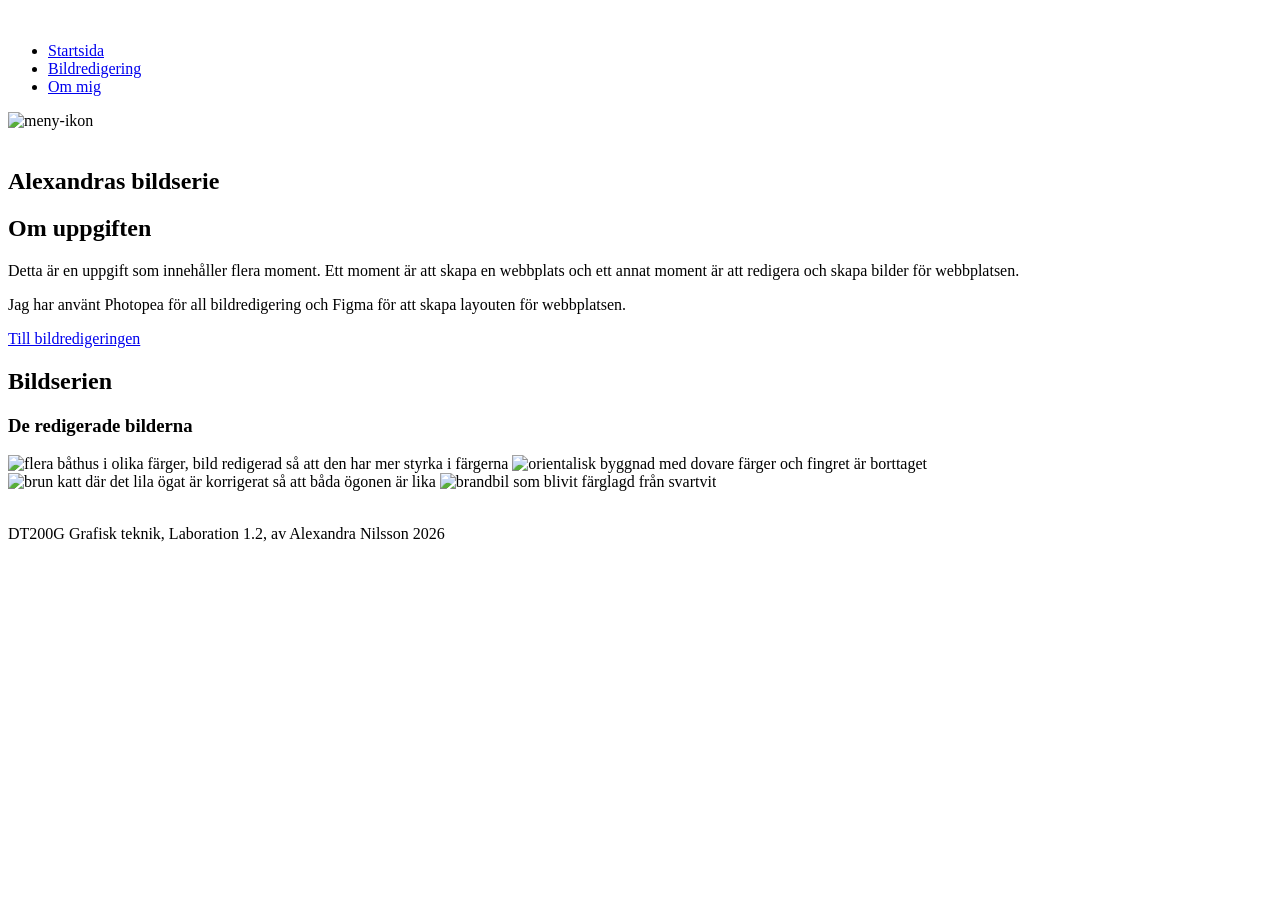
==== index.html @ 1ae35574 "lagt til normalize.css, börjat implementera picture-element" ====
<!DOCTYPE html>
<html lang="sv">
<head>
    <meta charset="UTF-8">
    <meta name="viewport" content="width=device-width, initial-scale=1.0">
    <link rel="stylesheet" href="css/style.css">
    <title>DT200G Laboration 1.2</title>
    <script src="JS/main.js" defer></script>
    <link rel="preconnect" href="https://fonts.googleapis.com">
    <link rel="preconnect" href="https://fonts.gstatic.com" crossorigin>
    <link href="https://fonts.googleapis.com/css2?family=DM+Sans:ital,opsz,wght@0,9..40,100..1000;1,9..40,100..1000&display=swap" rel="stylesheet">
    <link rel="icon" type="image/png" sizes="32x32" href="images/favicon-32x32.png">
    <link rel="icon" type="image/x-icon" href="images/favicon.ico">
</head>
<body>
        <!-- strukturerar hela sidan (header/main/footer) -->
    <div id="page-container">
        <!-- Header -->
        <header>
            <!-- logotypen -->
            <a href="index.html"><img src="images/logo.svg" alt="" id="logotyp" class="relative"></a>

            <!-- nav-lista som döljs i mobilvy -->
            <nav>
                <ul id="nav-ul">
                    <li class="nav-list"><a href="index.html">Startsida</a></li>
                    <li class="nav-list"><a href="bildredigering.html">Bildredigering</a></li>
                    <li class="nav-list"><a href="om-mig.html">Om mig</a></li>
                </ul>
            </nav>
            <!-- hamburgermenyn -->
            <a id="burger-menu"><img src="images/burgermenu-black.svg" alt="meny-ikon"></a>

        </header>

        <!-- Main -->
        <main>
                      
            <section class="page-section" id="hero-section">
                <img src="images/header.png" alt="" id="hero">

                <h1 class="uppercase-heading">Alexandras bildserie</h1>

                <h2>Om uppgiften</h2>

                <p>Detta är en uppgift som innehåller flera moment. Ett moment är att skapa en webbplats och ett annat moment är att redigera och skapa bilder för webbplatsen.</p>

                <p>Jag har använt Photopea för all bildredigering och Figma för att skapa layouten för webbplatsen.</p>

                <a href="bildredigering.html" class="page-links">Till bildredigeringen<img src="images/arrow.svg" alt="">
                </a> 
            </section>
            
            <section class="page-section">

                <h2 class="uppercase-heading">Bildserien</h2>
                <h3>De redigerade bilderna</h3>
                <div class="index-img-container">
                    <picture>
                        <source 
                        srceset="images/bildserie001-redigerad-400.avif 400w, 
                                images/bildserie001-redigerad-800.avif 800w, 
                                images/bildserie001-redigerad-1600.avif 1600w"
                        type="image/avif">
                        <img src="images/bildserie001-redigerad.jpg" alt="flera båthus i olika färger, bild redigerad så att den har mer styrka i färgerna"  class="startpage-images">
                    </picture>
                    <img src="images/bildserie002-redigerad.jpg" alt="orientalisk byggnad med dovare färger och fingret är borttaget" class="startpage-images"> 
                    <img src="images/bildserie003-redigerad.jpg" alt="brun katt där det lila ögat är korrigerat så att båda ögonen är lika" class="startpage-images">
                    <img src="images/bildserie004-redigerad.jpg" alt="brandbil som blivit färglagd från svartvit" class="startpage-images">
                </div>
            </section>

        </main>

        <!-- Footer -->
      <footer>
            <a href="index.html" ><img src="images/logo.svg" alt="" id="footer-logo"></a>    
            <p>DT200G Grafisk teknik, Laboration 1.2, av Alexandra Nilsson 2026</p>
        </footer>

    </div>
</body>
</html>
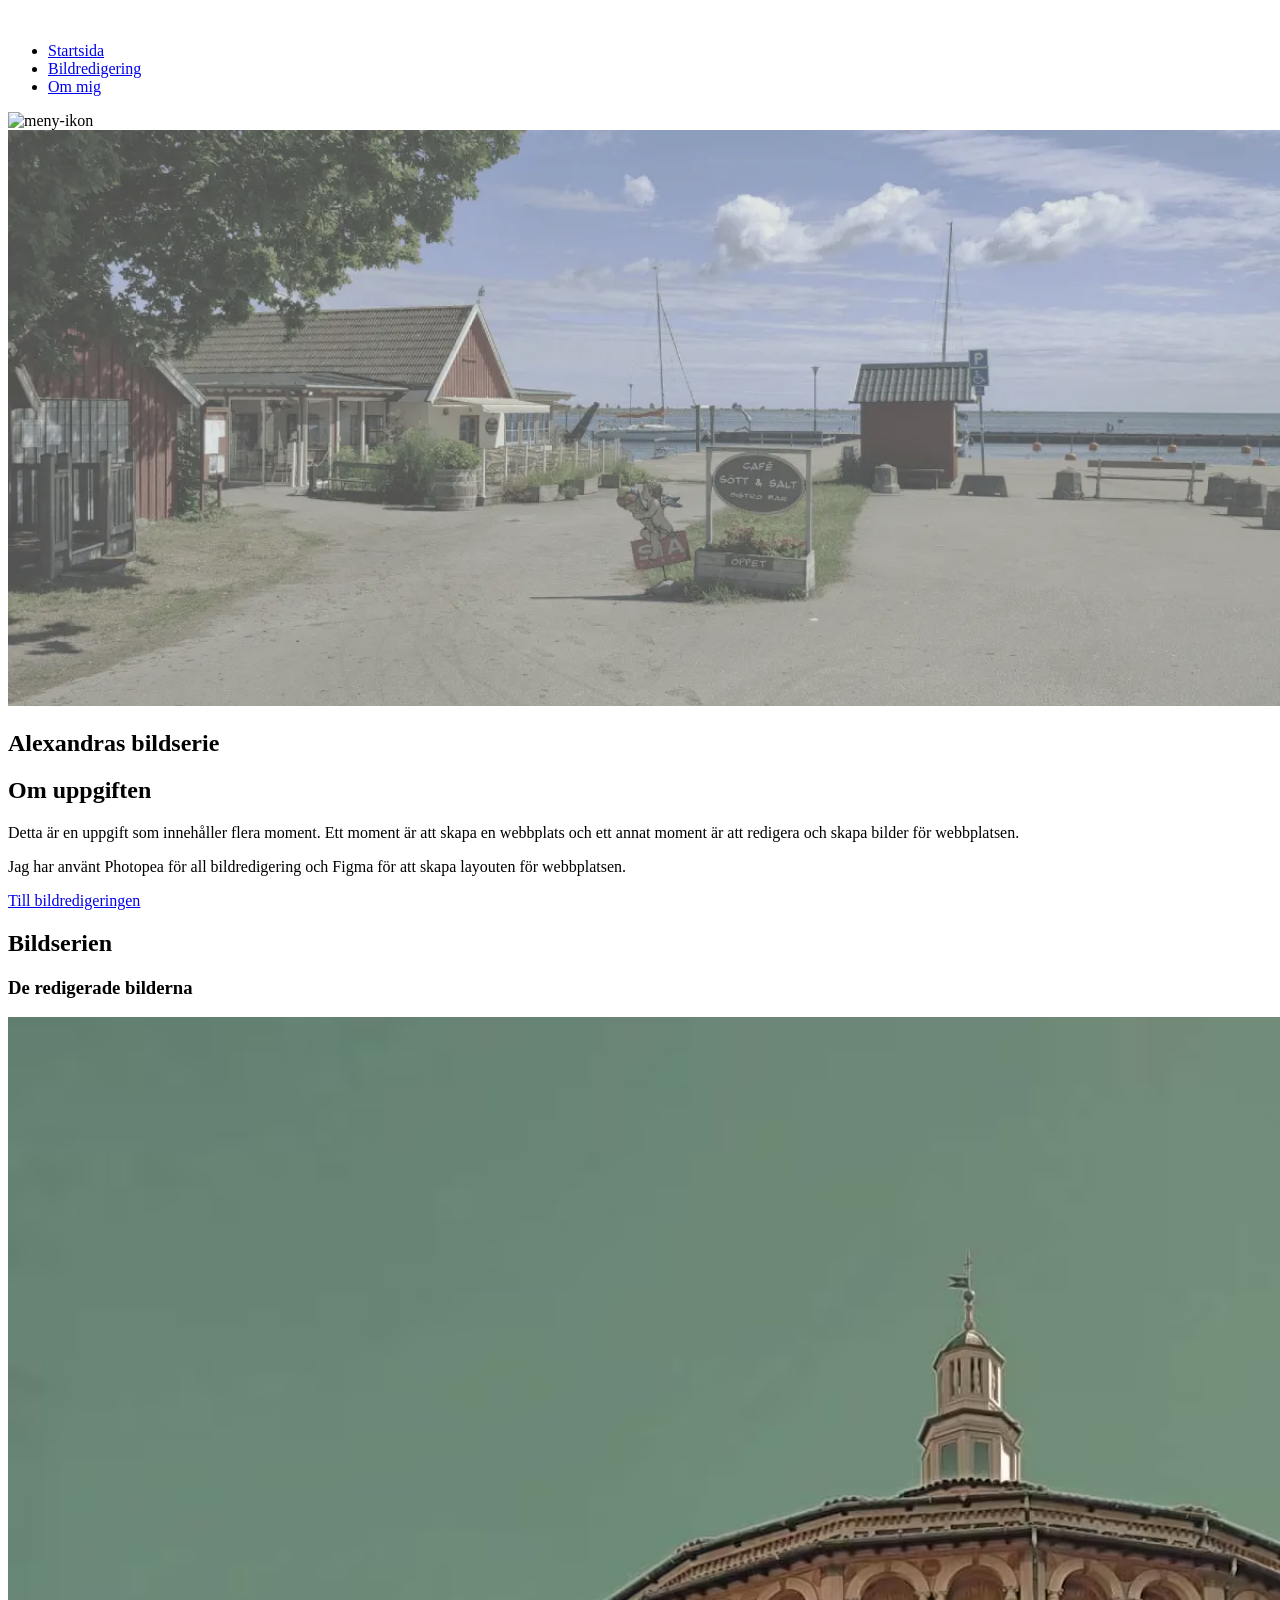
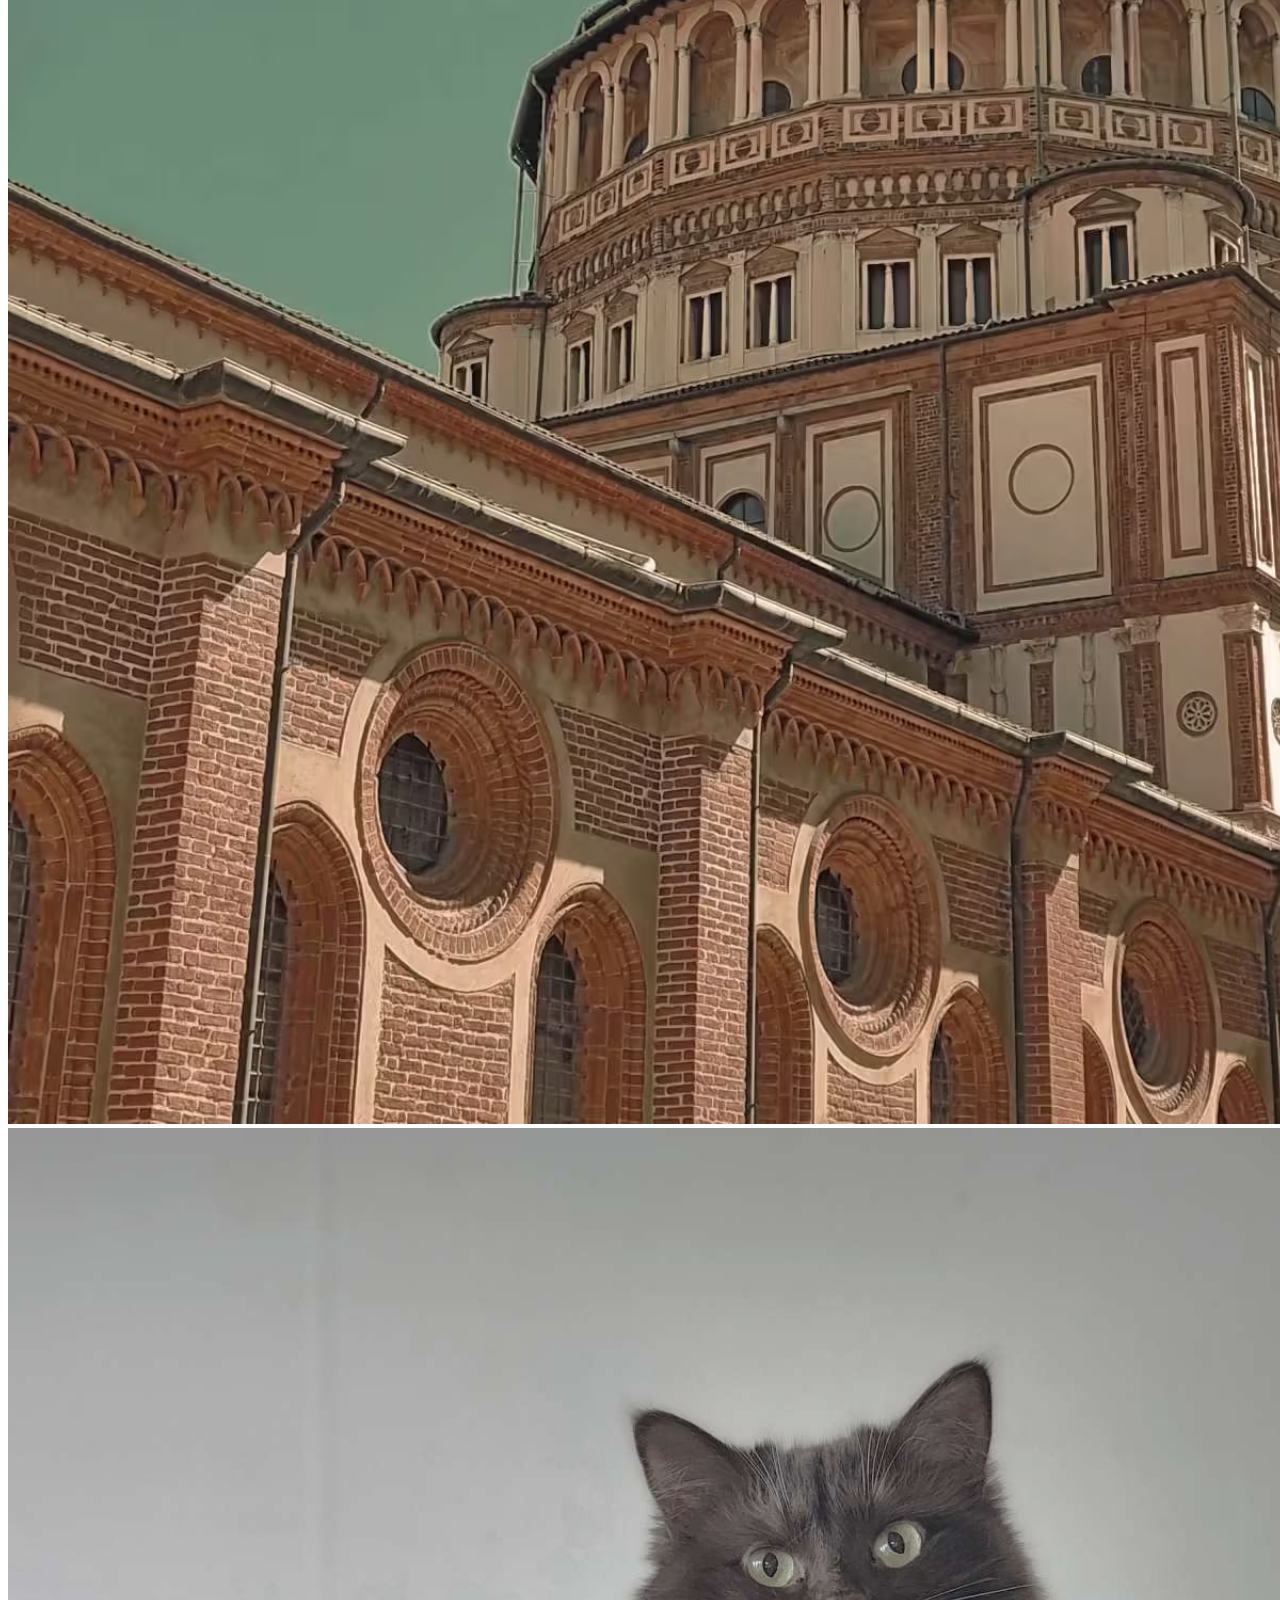
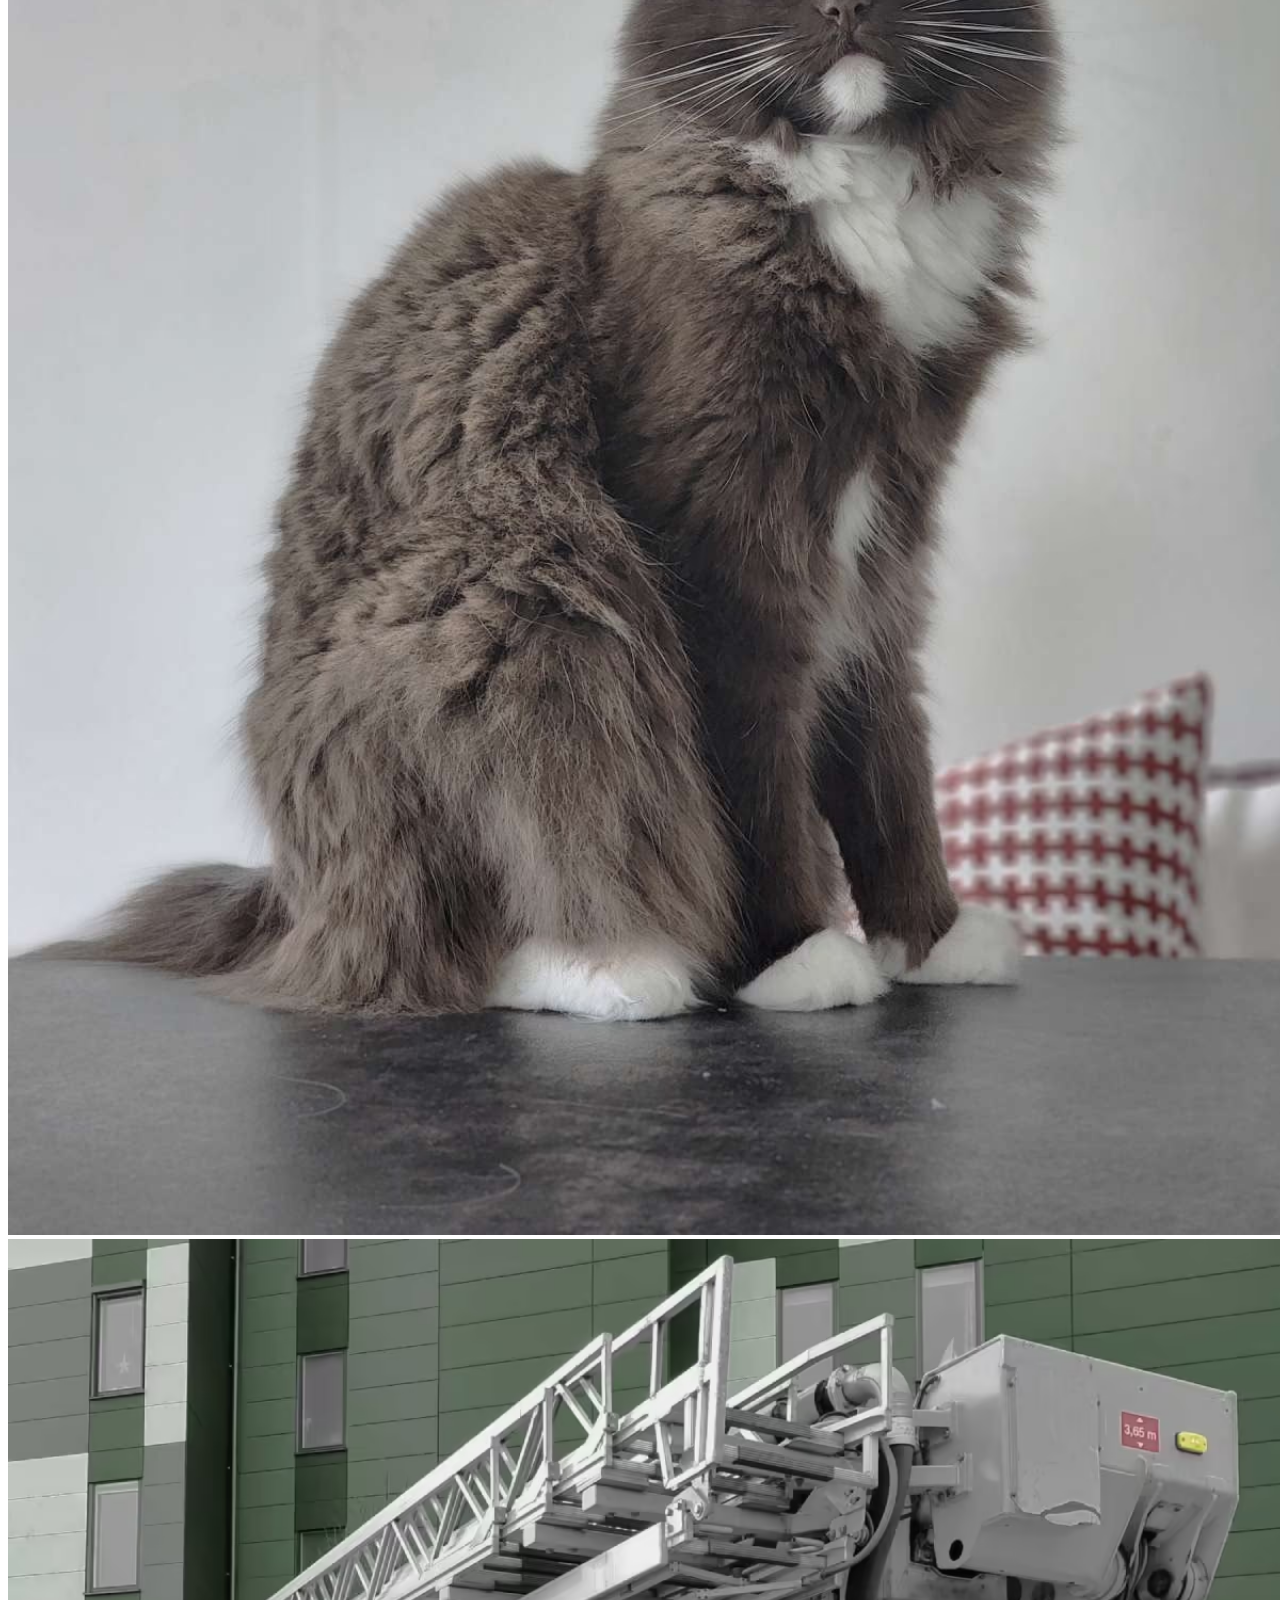
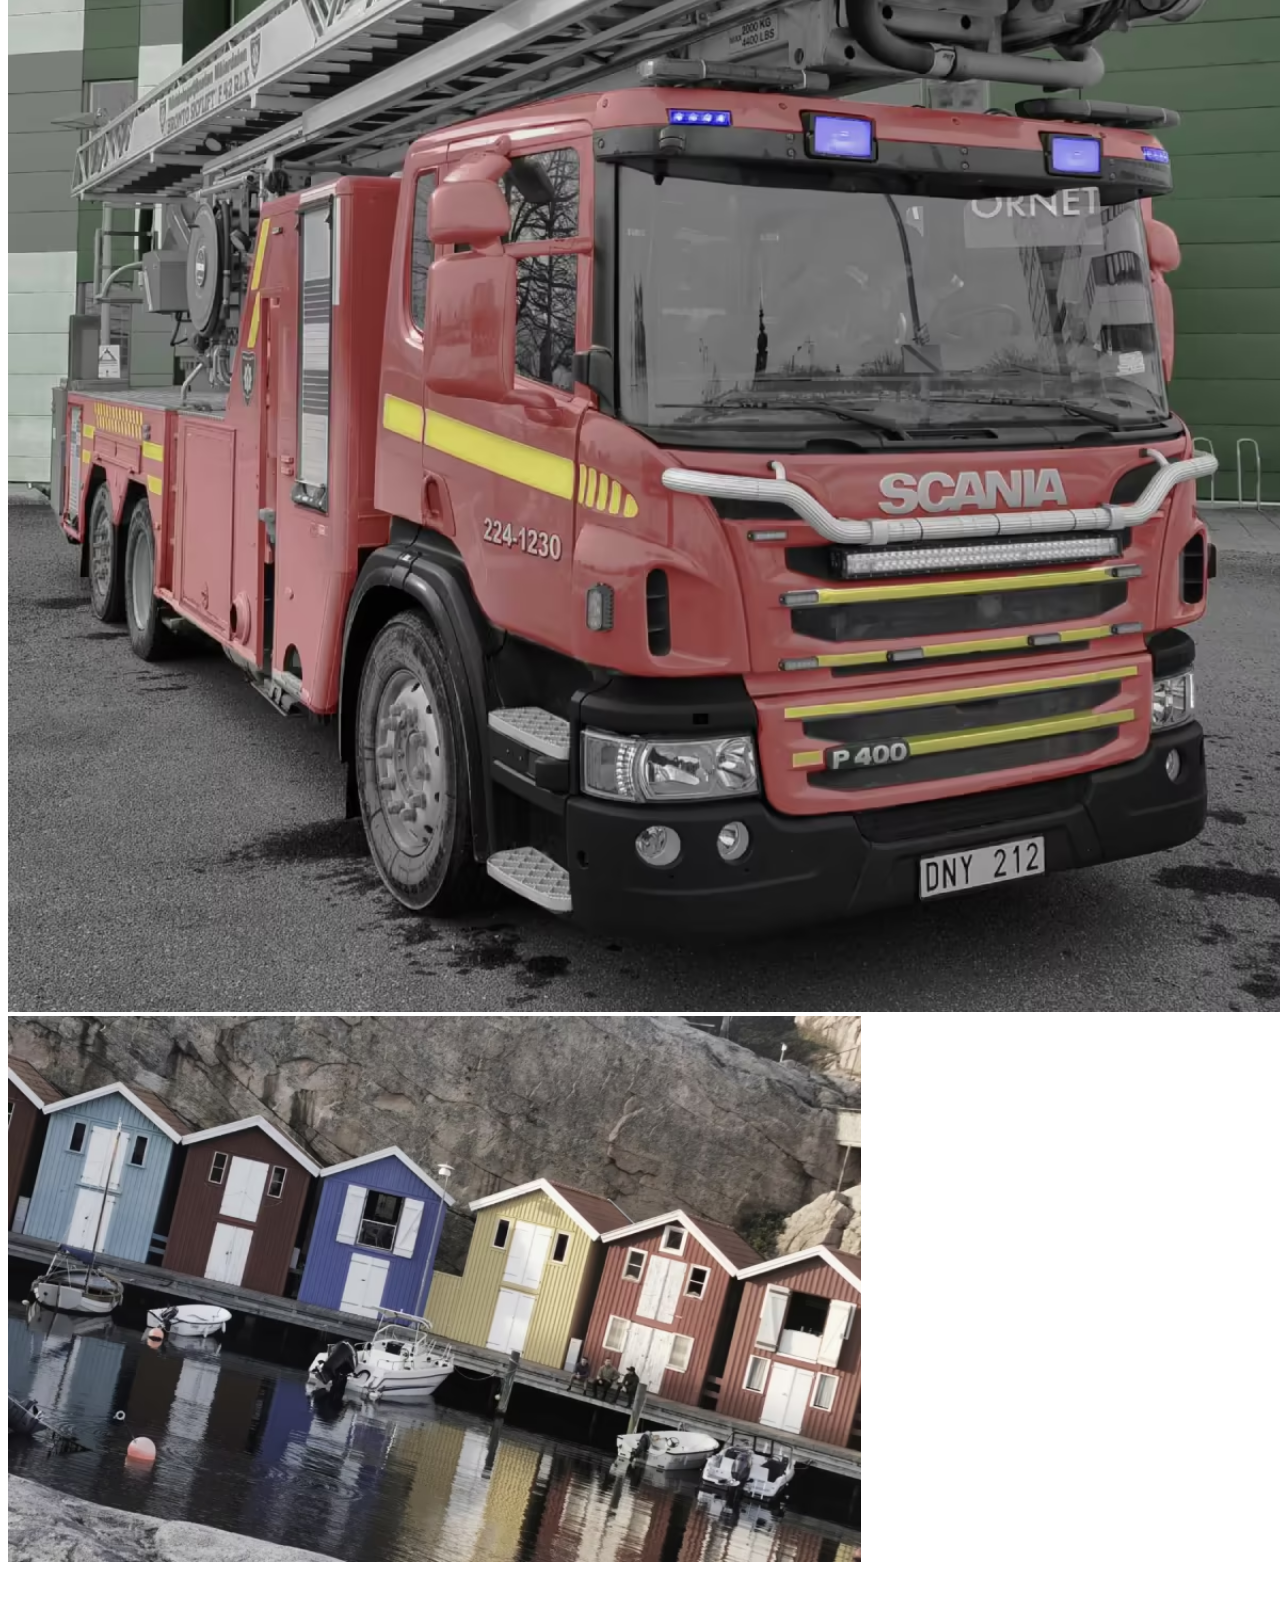
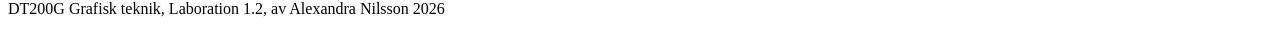
==== commit 5bd8048b: "lagt in bilder i fler storlekar och format, lagt in picture-element på alla bilder" ====
--- a/index.html
+++ b/index.html
@@ -37,7 +37,14 @@
         <main>
                       
             <section class="page-section" id="hero-section">
-                <img src="images/header.png" alt="" id="hero">
+                <picture>
+                        <source type="image/webp"
+                            srcset="images/header-400.webp 400w, 
+                                images/header-800.webp 800w, 
+                                images/header-1200.webp 1200w">
+                        <img src="images/header.png" alt="" id="hero">
+                    </picture>
+                
 
                 <h1 class="uppercase-heading">Alexandras bildserie</h1>
 
@@ -57,16 +64,37 @@
                 <h3>De redigerade bilderna</h3>
                 <div class="index-img-container">
                     <picture>
-                        <source 
-                        srceset="images/bildserie001-redigerad-400.avif 400w, 
+                        <source type="image/avif"
+                            srcset="images/bildserie002-redigerad-400.avif 400w, 
+                                images/bildserie002-redigerad-800.avif 800w, 
+                                images/bildserie002-redigerad-1200.avif 1200w">
+                        <img src="images/bildserie002-redigerad.jpg" alt="orientalisk byggnad med dovare färger och fingret är borttaget" class="startpage-images"> 
+                    </picture>
+                    
+                    <picture>
+                        <source type="image/avif"
+                            srcset="images/bildserie003-redigerad-400.avif 400w, 
+                                images/bildserie003-redigerad-800.avif 800w, 
+                                images/bildserie003-redigerad-1200.avif 1200w">
+                        <img src="images/bildserie003-redigerad.jpg" alt="brun katt där det lila ögat är korrigerat så att båda ögonen är lika" class="startpage-images">
+                    </picture>
+                    
+                    <picture>
+                        <source type="image/avif"
+                            srcset="images/bildserie004-redigerad-400.avif 400w, 
+                                images/bildserie004-redigerad-800.avif 800w, 
+                                images/bildserie004-redigerad-1200.avif 1200w">
+                        <img src="images/bildserie004-redigerad.jpg" alt="brandbil som blivit färglagd från svartvit" class="startpage-images">
+                    </picture>
+
+                    <picture>
+                        <source type="image/avif"
+                            srcset="images/bildserie001-redigerad-400.avif 400w, 
                                 images/bildserie001-redigerad-800.avif 800w, 
-                                images/bildserie001-redigerad-1600.avif 1600w"
-                        type="image/avif">
+                                images/bildserie001-redigerad-1200.avif 1200w">
                         <img src="images/bildserie001-redigerad.jpg" alt="flera båthus i olika färger, bild redigerad så att den har mer styrka i färgerna"  class="startpage-images">
                     </picture>
-                    <img src="images/bildserie002-redigerad.jpg" alt="orientalisk byggnad med dovare färger och fingret är borttaget" class="startpage-images"> 
-                    <img src="images/bildserie003-redigerad.jpg" alt="brun katt där det lila ögat är korrigerat så att båda ögonen är lika" class="startpage-images">
-                    <img src="images/bildserie004-redigerad.jpg" alt="brandbil som blivit färglagd från svartvit" class="startpage-images">
+                    
                 </div>
             </section>
 
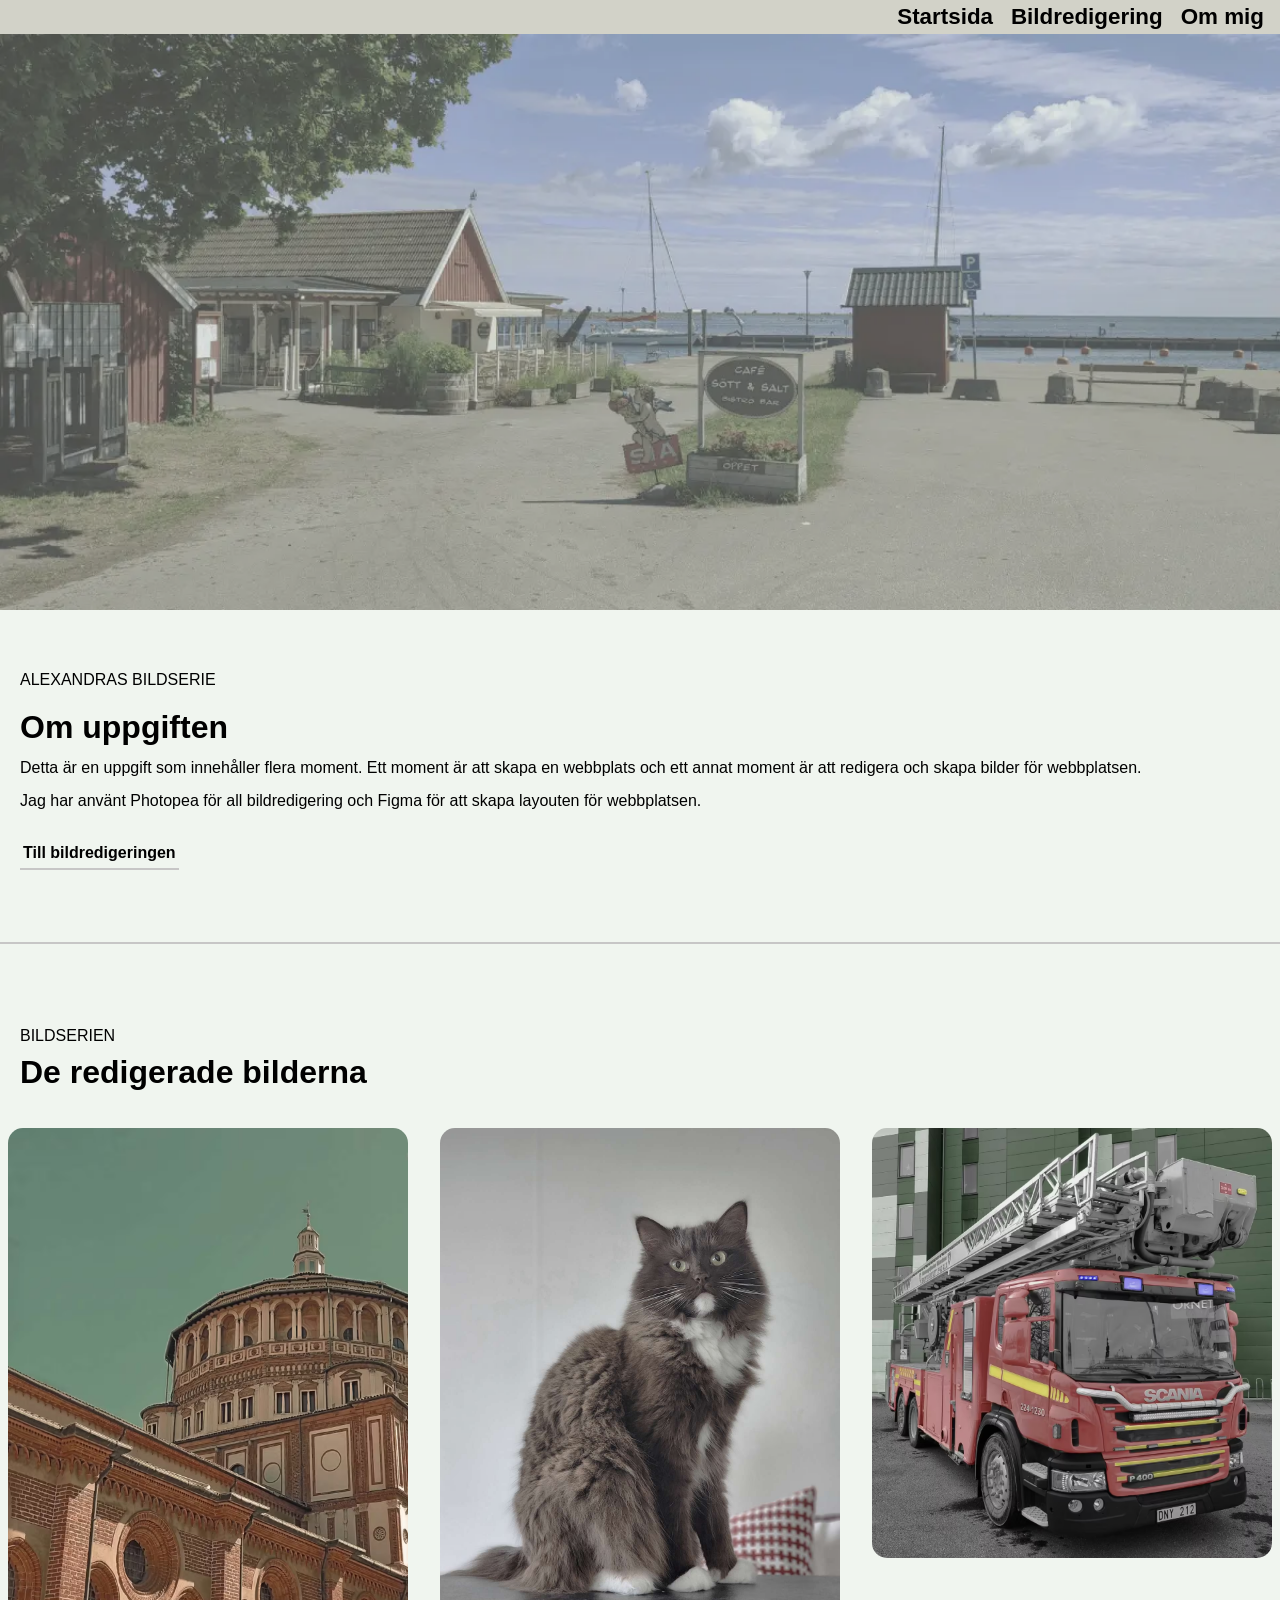
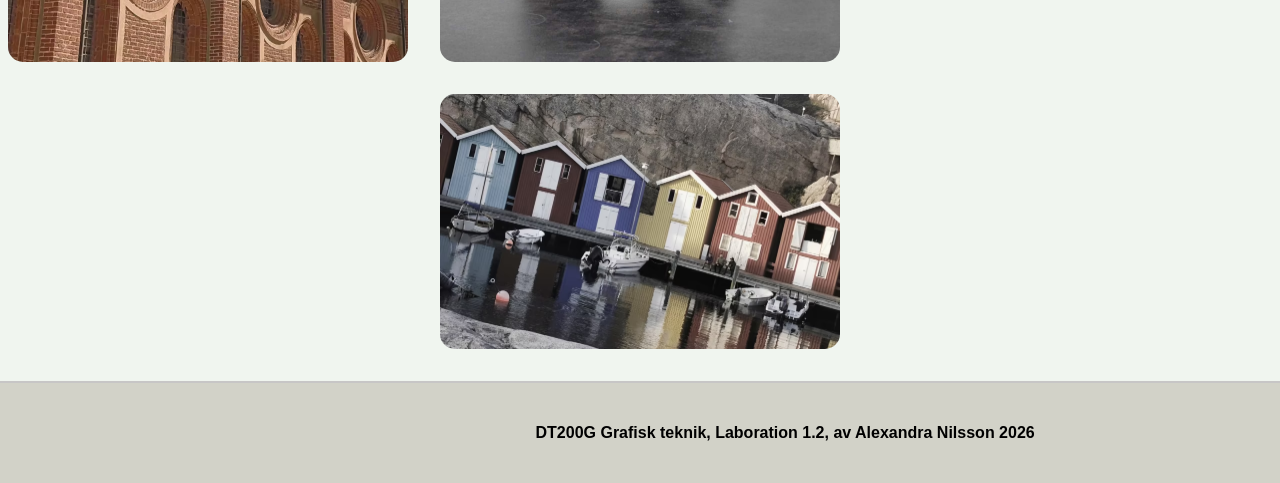
==== commit 3a24f9c9: "fler storlekar av jpg" ====
--- a/index.html
+++ b/index.html
@@ -3,6 +3,7 @@
 <head>
     <meta charset="UTF-8">
     <meta name="viewport" content="width=device-width, initial-scale=1.0">
+    <link rel="stylesheet" href="css/normalize.css">
     <link rel="stylesheet" href="css/style.css">
     <title>DT200G Laboration 1.2</title>
     <script src="JS/main.js" defer></script>
@@ -68,7 +69,11 @@
                             srcset="images/bildserie002-redigerad-400.avif 400w, 
                                 images/bildserie002-redigerad-800.avif 800w, 
                                 images/bildserie002-redigerad-1200.avif 1200w">
-                        <img src="images/bildserie002-redigerad.jpg" alt="orientalisk byggnad med dovare färger och fingret är borttaget" class="startpage-images"> 
+                            <img src="images/bildserie002-redigerad-400.jpg" 
+                                srcset="images/bildserie002-redigerad-800.jpg 800w,
+                                    images/bildserie002-redigerad-1200.jpg 1200w"
+                            alt="orientalisk byggnad med dovare färger och fingret är borttaget" 
+                            class="startpage-images"> 
                     </picture>
                     
                     <picture>
@@ -76,7 +81,11 @@
                             srcset="images/bildserie003-redigerad-400.avif 400w, 
                                 images/bildserie003-redigerad-800.avif 800w, 
                                 images/bildserie003-redigerad-1200.avif 1200w">
-                        <img src="images/bildserie003-redigerad.jpg" alt="brun katt där det lila ögat är korrigerat så att båda ögonen är lika" class="startpage-images">
+                        <img src="images/bildserie003-redigerad-400.jpg" 
+                            srcset="images/bildserie003-redigerad-800.jpg 800w,
+                                images/bildserie003-redigerad-1200.jpg 1200w"
+                            alt="brun katt där det lila ögat är korrigerat så att båda ögonen är lika" 
+                            class="startpage-images">
                     </picture>
                     
                     <picture>
--- a/css/style.css
+++ b/css/style.css
@@ -0,0 +1,252 @@
+/* ==================
+  GENERELLT FÖR HELA SIDAN
+===================== */
+*{
+    box-sizing: border-box;
+    padding: 0;
+    margin: 0;
+}
+
+:root {
+    --bg-color: #f0f5ef;
+    --accent-color-1: #d2d2c8;
+    --accent-color-2: #E0E2D7;
+    --accent-color-3: #eff1e6;
+    --accent-color-dark: #c7c6c6;
+}
+
+body {
+    color: black;
+    font-family: 'DM Sans', sans-serif;
+    font-size: 1rem;
+    line-height: 1.5;
+    background-color: var(--bg-color);
+}  
+
+/* ==================
+  STORA GRUPPERINGAR
+===================== */
+
+/* Strukturerar hela sidan med flexbox */
+#page-container {
+    display: flex;
+    flex-direction: column;
+    min-height: 100vh; /* gör att hela skärmen täcks på höjden */
+}
+
+header {
+    display: flex;
+    background-color: var(--accent-color-1);
+    justify-content: space-between;
+    align-items: center;
+    padding: 0em 1.2em 0em 0.5em;
+    position: sticky; /* påminn om hur man fäster den högst upp */
+}
+
+main {
+    display: flex;
+    flex-direction: column;
+    /* gör att det är som "dras ut" för att fylla skärmen */
+    flex: 1;
+    background-color: var(--bg-color);
+}
+
+footer {
+    display: flex;
+    background-color: var(--accent-color-1);
+    font-weight: 600;
+    min-height: 100px;
+    justify-content: space-evenly;
+    align-items: center;
+}
+
+h1, h2, h3, h4, h5, h6 {
+    font-size: 2em;
+    padding: 0 20px 0em 20px;
+}
+
+p {
+    padding: 0.3em 20px;
+}
+
+/* gör att bilderna aldrig blir större än parent-elementet och "block" att det inte blir "extra" space på sidorna/under */
+img {
+    display: block;
+    max-width: 100%;
+    height: auto; 
+}
+
+
+/* ==================
+  KLASSER OCH ID
+===================== */
+
+#nav-ul {
+    list-style-type: none;
+    display: none;
+    flex-direction: column;
+    /* Positionering under headernhelt till höger i utfällt läge */
+    position: absolute;
+    top: 100%;
+    left: 0;
+    width: 100%;
+    background-color: var(--accent-color-1);
+    z-index: 1;
+    align-items: start;
+    padding: 0.4em 1em 0.4em 1em;
+    font-size: 1.4em;
+}
+
+/* när menyn är öppen */
+#nav-ul.is-open {
+    display: flex; 
+    /* Skapar en linje mellan headern och den utfällda menyn */
+    border-top: 3px solid var(--accent-color-dark);
+}
+
+#logotyp{
+    height: 100%;
+    max-height: 120px;
+}
+
+#footer-logo{
+    height: 100%;
+    max-height: 120px;
+    min-width: 65px;
+    padding-left: 10px;
+}
+
+.uppercase-heading {
+    font-size: 1em;
+    font-weight: 500;
+    text-transform: uppercase;
+    padding: 3em 20px 0 20px;
+}
+
+header a, footer a {
+    color: black;
+    text-decoration: none;
+    font-weight: 600;
+}
+
+#burger-menu {
+    display: block;
+    position: absolute;
+    right: 1.5em;
+}
+
+#hero {
+    width: 100%;
+    max-height: 400px;
+    object-fit: cover;
+}
+
+#hero-section {
+    padding-top: 0;
+}
+
+.project-images {
+    /* anger hur bilderna organiseras/visas */
+    display: flex;
+    flex-direction: column;
+    gap: 1em;
+    padding: 1em 1em 2em 1em;
+}
+
+.startpage-images {
+    border-radius: 15px;
+    max-width: 400px;
+    object-fit: cover;
+}
+
+ .page-section {
+    border-bottom: 2px solid var(--accent-color-dark);
+    padding-top: 2em;
+    padding-bottom: 2em;
+ }
+
+.project-images {
+    display: grid;
+    grid-template-columns: 1fr 1fr;
+}
+
+.index-img-container {
+    display: flex;
+    flex-direction: row;
+    flex-wrap: wrap;
+    gap: 2em;
+    justify-content: center;
+    padding-top: 2em;
+}
+
+.index-img-container img {
+    object-fit: cover;
+}
+
+ .page-links {
+    /* behövs för att pilen ska hamna på samma rad som länk-texten */
+    display: inline-flex; 
+    color: black;
+    font-weight: 600;
+    padding: 3px;
+    margin: 20px 20px 40px 20px;
+    text-decoration: none;
+    border-bottom: 2px solid var(--accent-color-dark);
+ }
+
+ .page-links img {
+  /* behövs för att pilen ska hamna på samma rad som länk-texten */
+    display: inline-block;
+ }
+
+ .direction-row {
+    display: flex;
+    flex-direction: row;
+    justify-content: center;
+    align-items: center;
+    gap: 2em;
+    padding: 2em;
+ }
+
+ #portrait {
+    min-width: 200px;
+ }
+
+
+ @media (min-width: 850px) {
+    header {
+        align-items: center;
+        flex-wrap: wrap;
+        justify-content: space-between;
+        padding-right: 1em;
+        padding-left: 1em;
+    }
+
+    #nav-ul {
+        display: flex;
+        flex-direction: row;
+        gap: 0.8em;
+        position: relative;
+        padding: 0;
+        box-shadow: none;
+    }
+
+    #burger-menu {
+        display: none;
+    }
+
+    #logotyp {
+        max-height: 150px;
+    }
+
+    #footer-logo{
+        max-height: 100px;
+    }
+
+    #hero {
+        max-height: 600px;
+    }
+
+}
+
+
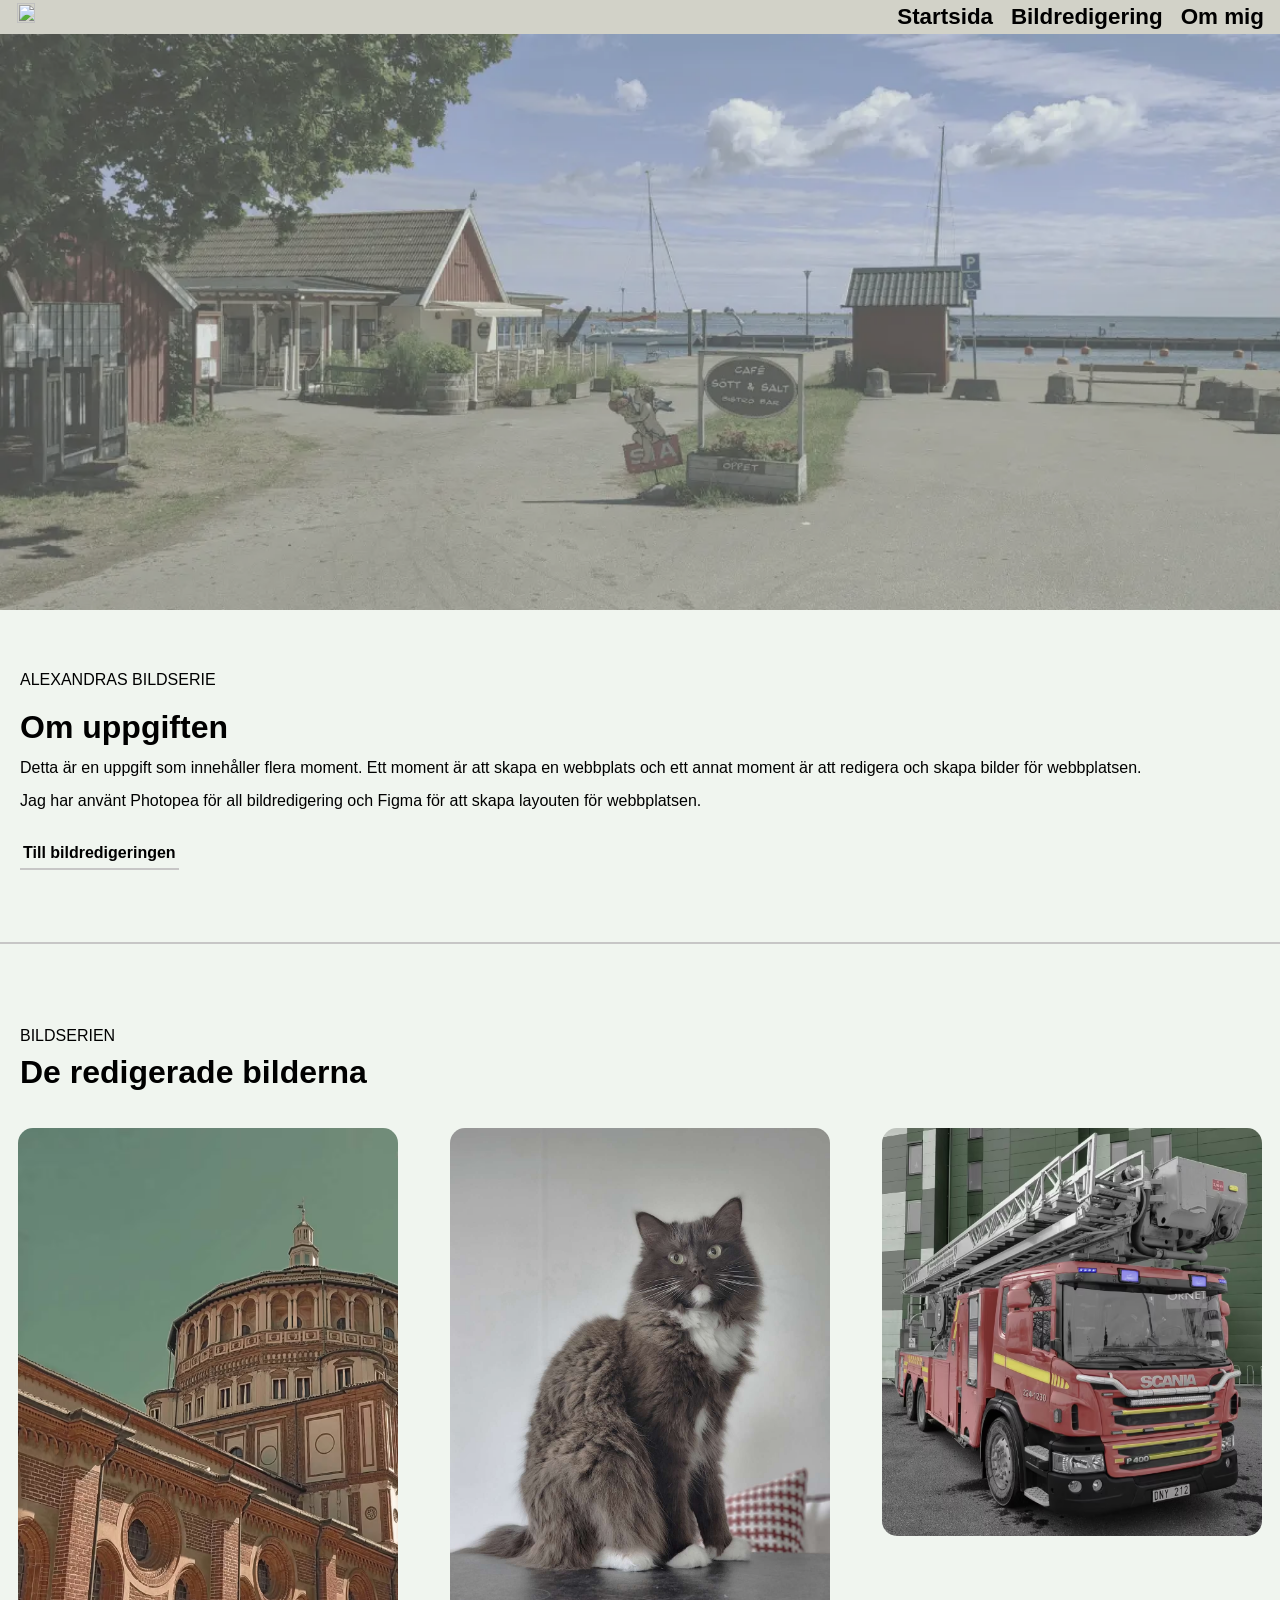
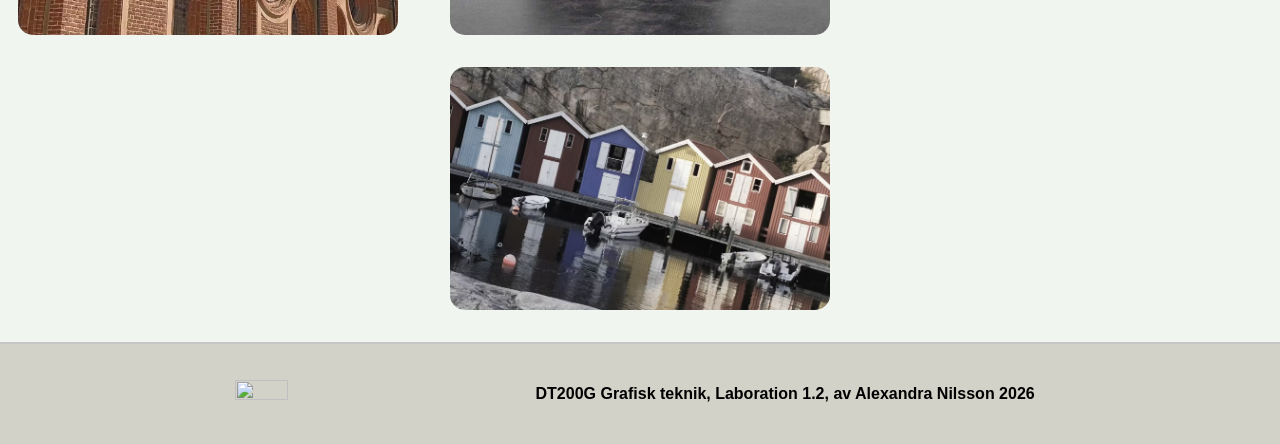
==== commit 465516f4: "lagt in fler storlekar i picture-element på bildredigeringssidan" ====
--- a/index.html
+++ b/index.html
@@ -5,8 +5,8 @@
     <meta name="viewport" content="width=device-width, initial-scale=1.0">
     <link rel="stylesheet" href="css/normalize.css">
     <link rel="stylesheet" href="css/style.css">
-    <title>DT200G Laboration 1.2</title>
-    <script src="JS/main.js" defer></script>
+    <title>DT200G Laboration 2</title>
+    <script src="js/main.js" defer></script>
     <link rel="preconnect" href="https://fonts.googleapis.com">
     <link rel="preconnect" href="https://fonts.gstatic.com" crossorigin>
     <link href="https://fonts.googleapis.com/css2?family=DM+Sans:ital,opsz,wght@0,9..40,100..1000;1,9..40,100..1000&display=swap" rel="stylesheet">
@@ -69,11 +69,13 @@
                             srcset="images/bildserie002-redigerad-400.avif 400w, 
                                 images/bildserie002-redigerad-800.avif 800w, 
                                 images/bildserie002-redigerad-1200.avif 1200w">
-                            <img src="images/bildserie002-redigerad-400.jpg" 
-                                srcset="images/bildserie002-redigerad-800.jpg 800w,
-                                    images/bildserie002-redigerad-1200.jpg 1200w"
-                            alt="orientalisk byggnad med dovare färger och fingret är borttaget" 
-                            class="startpage-images"> 
+                            <img    src="images/bildserie002-redigerad-400.jpg" 
+                                    alt="orientalisk byggnad med dovare färger och fingret är borttaget" 
+                                    class="startpage-images"
+                                    width="400" height="533"
+                                    loading="lazy"
+                                    srcset="images/bildserie002-redigerad-800.jpg 800w,
+                                            images/bildserie002-redigerad-1200.jpg 1200w"> 
                     </picture>
                     
                     <picture>
@@ -81,11 +83,13 @@
                             srcset="images/bildserie003-redigerad-400.avif 400w, 
                                 images/bildserie003-redigerad-800.avif 800w, 
                                 images/bildserie003-redigerad-1200.avif 1200w">
-                        <img src="images/bildserie003-redigerad-400.jpg" 
-                            srcset="images/bildserie003-redigerad-800.jpg 800w,
-                                images/bildserie003-redigerad-1200.jpg 1200w"
-                            alt="brun katt där det lila ögat är korrigerat så att båda ögonen är lika" 
-                            class="startpage-images">
+                            <img    src="images/bildserie003-redigerad-400.jpg" 
+                                    alt="brun katt där det lila ögat är korrigerat så att båda ögonen är lika"  
+                                    loading="lazy"
+                                    class="startpage-images"
+                                    width="400" height="533"
+                                    srcset="images/bildserie003-redigerad-800.jpg 800w,
+                                            images/bildserie003-redigerad-1200.jpg 1200w"> 
                     </picture>
                     
                     <picture>
@@ -93,7 +97,13 @@
                             srcset="images/bildserie004-redigerad-400.avif 400w, 
                                 images/bildserie004-redigerad-800.avif 800w, 
                                 images/bildserie004-redigerad-1200.avif 1200w">
-                        <img src="images/bildserie004-redigerad.jpg" alt="brandbil som blivit färglagd från svartvit" class="startpage-images">
+                            <img    src="images/bildserie004-redigerad-400.jpg" 
+                                    alt="brandbil som blivit färglagd från svartvit" 
+                                    class="startpage-images"
+                                    width="400" height="429"
+                                    loading="lazy"
+                                    srcset="images/bildserie004-redigerad-800.jpg 800w,
+                                            images/bildserie004-redigerad-1200.jpg 1200w"> 
                     </picture>
 
                     <picture>
@@ -101,7 +111,13 @@
                             srcset="images/bildserie001-redigerad-400.avif 400w, 
                                 images/bildserie001-redigerad-800.avif 800w, 
                                 images/bildserie001-redigerad-1200.avif 1200w">
-                        <img src="images/bildserie001-redigerad.jpg" alt="flera båthus i olika färger, bild redigerad så att den har mer styrka i färgerna"  class="startpage-images">
+                            <img    src="images/bildserie001-redigerad-400.jpg" 
+                                    alt="flera båthus i olika färger, bild redigerad så att den har mer styrka i färgerna"  
+                                    class="startpage-images"
+                                    width="400" height="256"
+                                    loading="lazy"
+                                    srcset="images/bildserie001-redigerad-800.jpg 800w,
+                                            images/bildserie001-redigerad-1200.jpg 1200w">
                     </picture>
                     
                 </div>
--- a/css/style.css
+++ b/css/style.css
@@ -72,8 +72,9 @@
 /* gör att bilderna aldrig blir större än parent-elementet och "block" att det inte blir "extra" space på sidorna/under */
 img {
     display: block;
-    max-width: 100%;
+    width: 95%;
     height: auto; 
+    margin: auto;
 }
 
 
@@ -145,14 +146,6 @@
     padding-top: 0;
 }
 
-.project-images {
-    /* anger hur bilderna organiseras/visas */
-    display: flex;
-    flex-direction: column;
-    gap: 1em;
-    padding: 1em 1em 2em 1em;
-}
-
 .startpage-images {
     border-radius: 15px;
     max-width: 400px;
@@ -166,8 +159,10 @@
  }
 
 .project-images {
-    display: grid;
-    grid-template-columns: 1fr 1fr;
+    display: flex;
+    flex-direction: column;
+    gap: 1em;
+    padding: 1em 1em 2em 1em;
 }
 
 .index-img-container {
@@ -186,6 +181,7 @@
  .page-links {
     /* behövs för att pilen ska hamna på samma rad som länk-texten */
     display: inline-flex; 
+    white-space: nowrap;
     color: black;
     font-weight: 600;
     padding: 3px;
@@ -222,6 +218,10 @@
         padding-left: 1em;
     }
 
+    .project-images {
+        flex-direction: row;
+    }
+
     #nav-ul {
         display: flex;
         flex-direction: row;
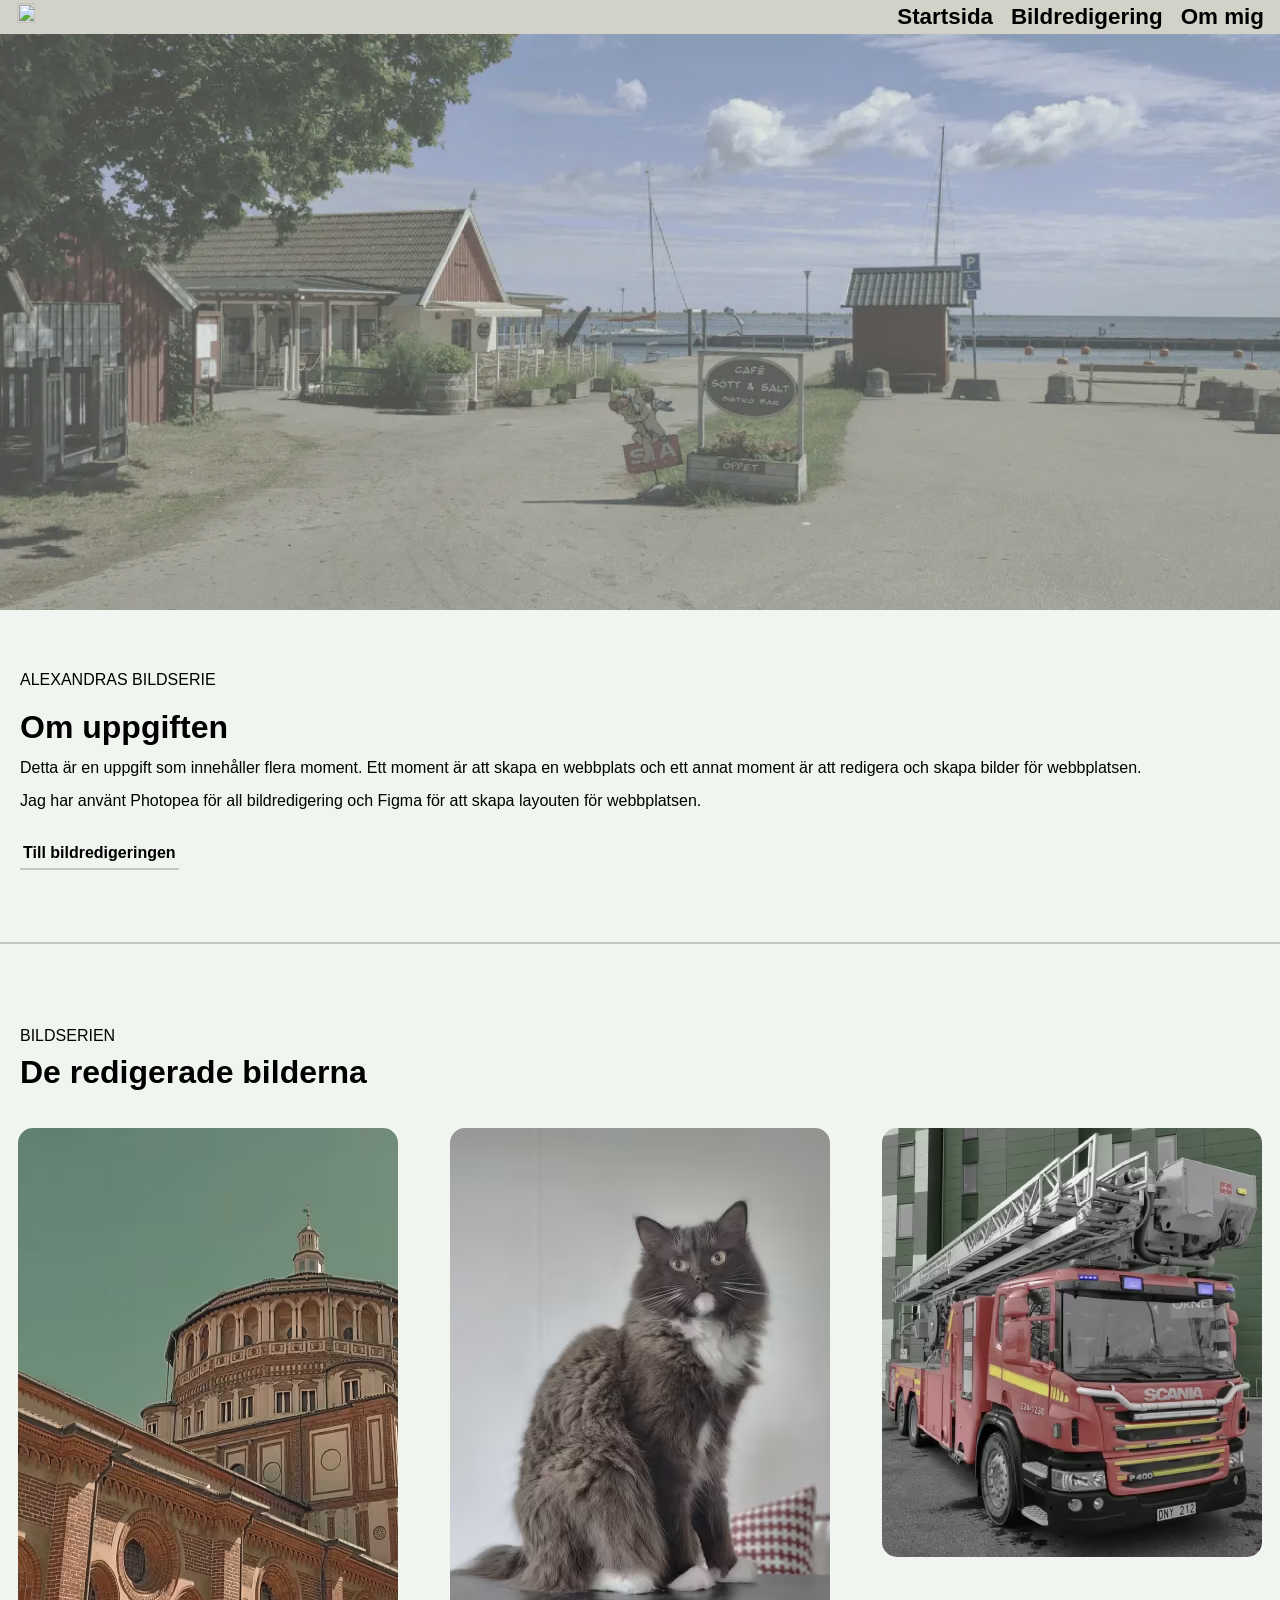
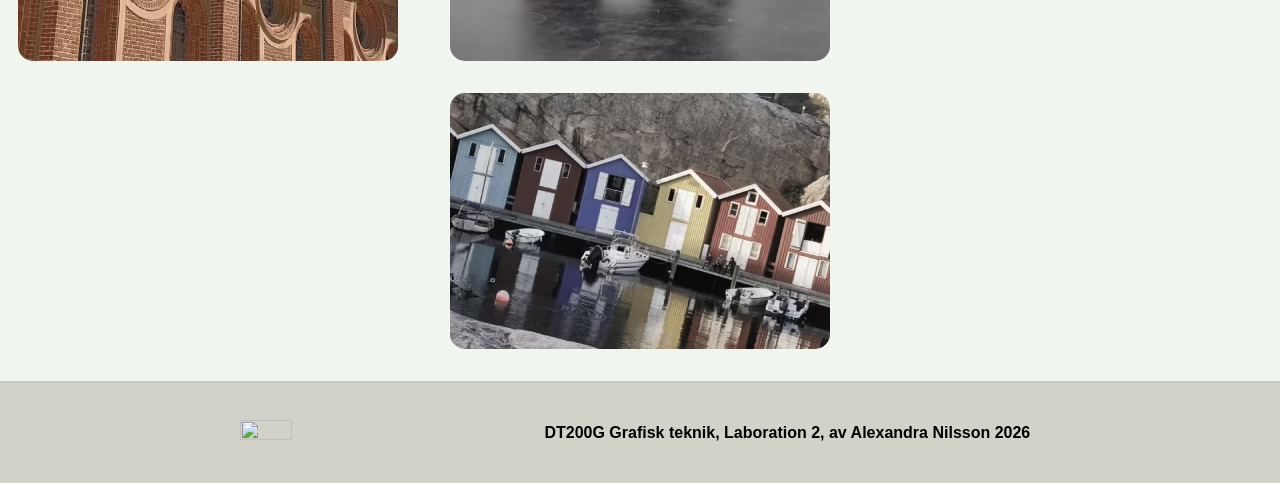
==== commit fe906ee8: "till rätt remote repo" ====
--- a/index.html
+++ b/index.html
@@ -64,6 +64,8 @@
                 <h2 class="uppercase-heading">Bildserien</h2>
                 <h3>De redigerade bilderna</h3>
                 <div class="index-img-container">
+                    
+                     <!-- sizes-attributet: om skärmstorleken är mindre än 400px visas bilden som 100% av skärmens bredd, annars visas den som 400 px bred -->
                     <picture>
                         <source type="image/avif"
                             srcset="images/bildserie002-redigerad-400.avif 400w, 
@@ -73,11 +75,13 @@
                                     alt="orientalisk byggnad med dovare färger och fingret är borttaget" 
                                     class="startpage-images"
                                     width="400" height="533"
+                                    sizes="auto, (max-width: 500px) 100vw, (max-width: 860px) 50vw, (max-width: 1310px) 33vw, (max-width: 1720px) 25vw" 
                                     loading="lazy"
-                                    srcset="images/bildserie002-redigerad-800.jpg 800w,
+                                    srcset="images/bildserie002-redigerad-400.jpg 400w,
+                                            images/bildserie002-redigerad-800.jpg 800w,
                                             images/bildserie002-redigerad-1200.jpg 1200w"> 
                     </picture>
-                    
+
                     <picture>
                         <source type="image/avif"
                             srcset="images/bildserie003-redigerad-400.avif 400w, 
@@ -88,6 +92,7 @@
                                     loading="lazy"
                                     class="startpage-images"
                                     width="400" height="533"
+                                    sizes="auto, (max-width: 500px) 100vw, (max-width: 860px) 50vw, (max-width: 1310px) 33vw, (max-width: 1720px) 25vw" 
                                     srcset="images/bildserie003-redigerad-800.jpg 800w,
                                             images/bildserie003-redigerad-1200.jpg 1200w"> 
                     </picture>
@@ -102,6 +107,7 @@
                                     class="startpage-images"
                                     width="400" height="429"
                                     loading="lazy"
+                                    sizes="auto, (max-width: 500px) 100vw, (max-width: 860px) 50vw, (max-width: 1310px) 33vw, (max-width: 1720px) 25vw" 
                                     srcset="images/bildserie004-redigerad-800.jpg 800w,
                                             images/bildserie004-redigerad-1200.jpg 1200w"> 
                     </picture>
@@ -116,6 +122,7 @@
                                     class="startpage-images"
                                     width="400" height="256"
                                     loading="lazy"
+                                    sizes="auto, (max-width: 500px) 100vw, (max-width: 860px) 50vw, (max-width: 1310px) 33vw, (max-width: 1720px) 25vw"
                                     srcset="images/bildserie001-redigerad-800.jpg 800w,
                                             images/bildserie001-redigerad-1200.jpg 1200w">
                     </picture>
@@ -128,7 +135,7 @@
         <!-- Footer -->
       <footer>
             <a href="index.html" ><img src="images/logo.svg" alt="" id="footer-logo"></a>    
-            <p>DT200G Grafisk teknik, Laboration 1.2, av Alexandra Nilsson 2026</p>
+            <p>DT200G Grafisk teknik, Laboration 2, av Alexandra Nilsson 2026</p>
         </footer>
 
     </div>
--- a/css/style.css
+++ b/css/style.css
@@ -73,7 +73,6 @@
 img {
     display: block;
     width: 95%;
-    height: auto; 
     margin: auto;
 }
 
@@ -148,7 +147,6 @@
 
 .startpage-images {
     border-radius: 15px;
-    max-width: 400px;
     object-fit: cover;
 }
 
@@ -163,6 +161,11 @@
     flex-direction: column;
     gap: 1em;
     padding: 1em 1em 2em 1em;
+}
+
+.project-images img {
+    width: 100%; 
+    height: auto;
 }
 
 .index-img-container {
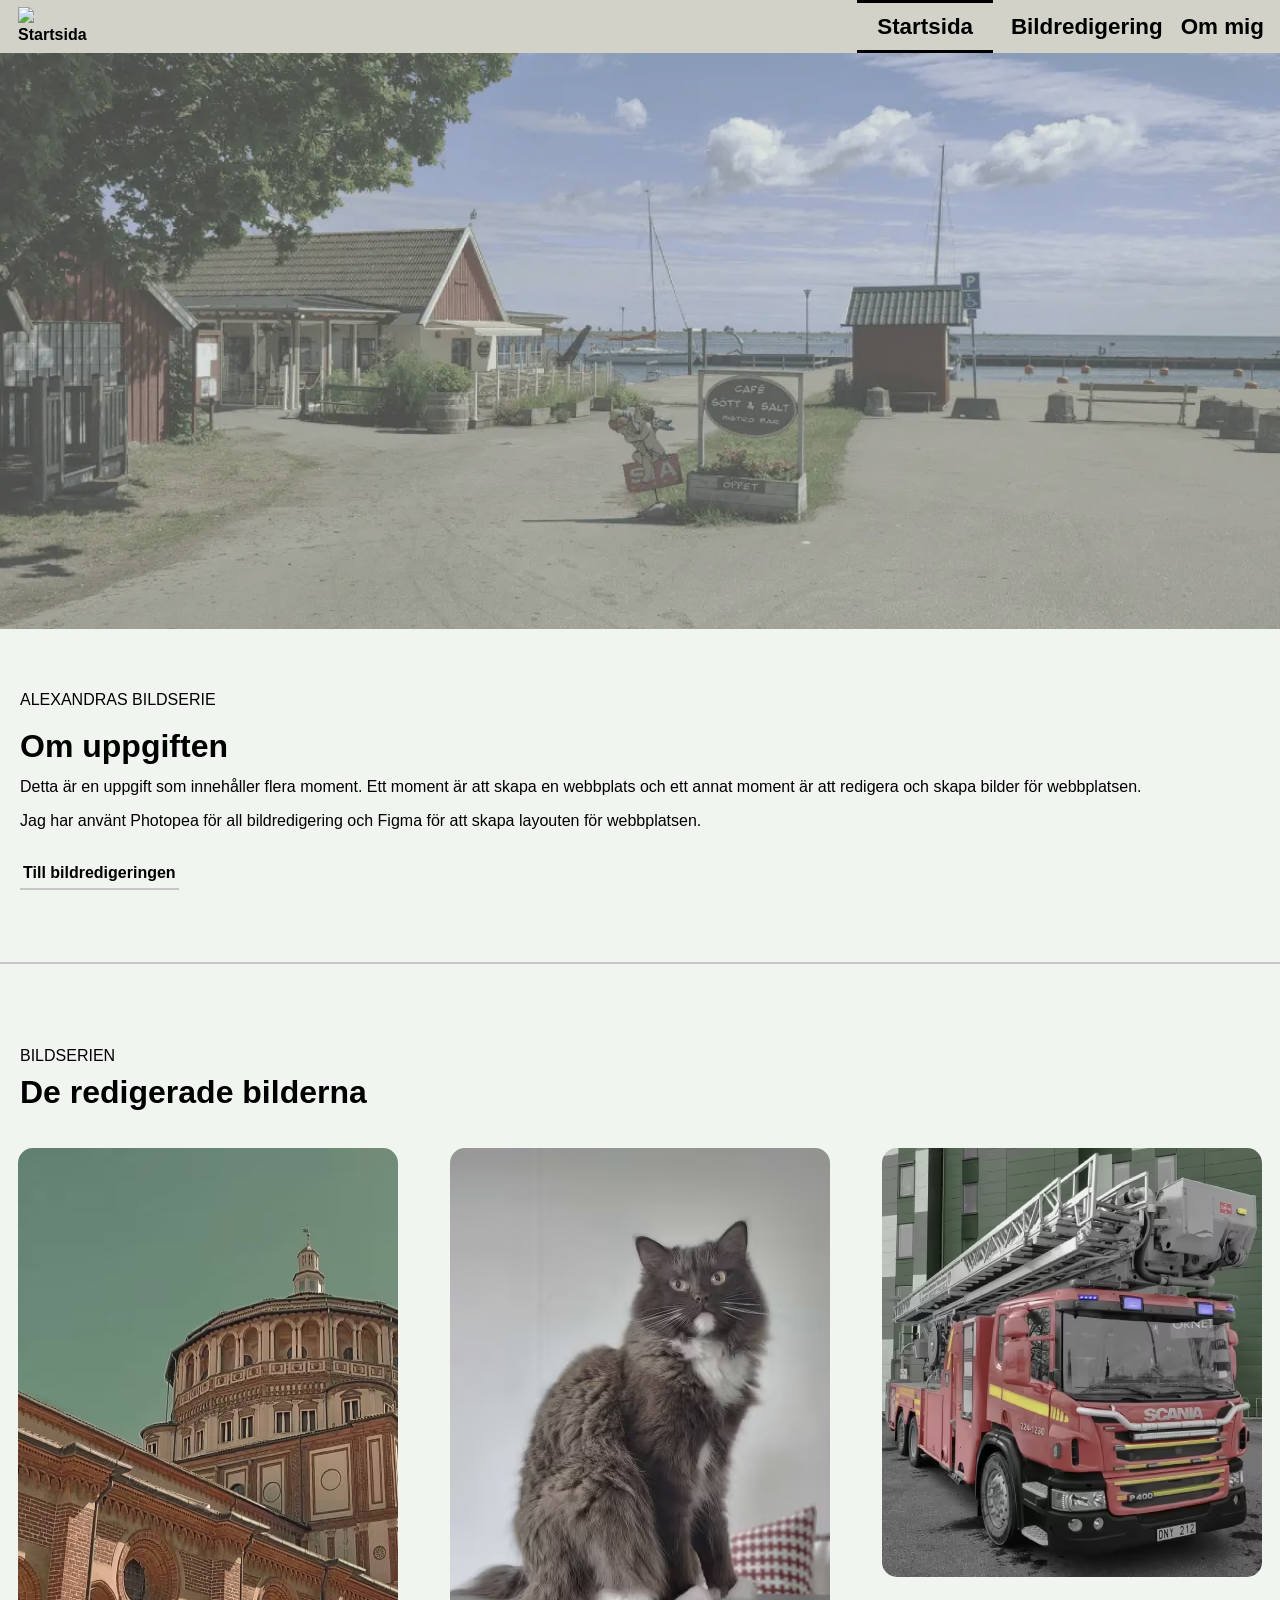
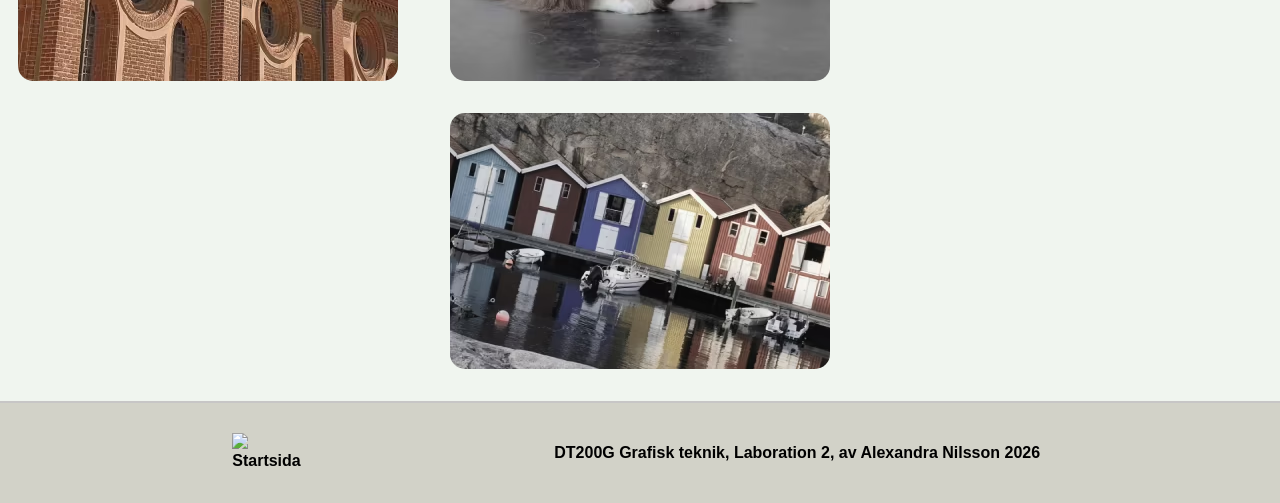
==== commit c6ef7d30: "lagt till alt på logotypen" ====
--- a/index.html
+++ b/index.html
@@ -19,12 +19,12 @@
         <!-- Header -->
         <header>
             <!-- logotypen -->
-            <a href="index.html"><img src="images/logo.svg" alt="" id="logotyp" class="relative"></a>
+            <a href="index.html"><img src="images/logo.svg" alt="Startsida" id="logotyp" class="relative"></a>
 
             <!-- nav-lista som döljs i mobilvy -->
             <nav>
                 <ul id="nav-ul">
-                    <li class="nav-list"><a href="index.html">Startsida</a></li>
+                    <li class="nav-list" ><p class="current-page">Startsida</p></li>
                     <li class="nav-list"><a href="bildredigering.html">Bildredigering</a></li>
                     <li class="nav-list"><a href="om-mig.html">Om mig</a></li>
                 </ul>
@@ -72,14 +72,15 @@
                                 images/bildserie002-redigerad-800.avif 800w, 
                                 images/bildserie002-redigerad-1200.avif 1200w">
                             <img    src="images/bildserie002-redigerad-400.jpg" 
+                                    srcset="images/bildserie002-redigerad-400.jpg 400w,
+                                            images/bildserie002-redigerad-800.jpg 800w,
+                                            images/bildserie002-redigerad-1200.jpg 1200w"
                                     alt="orientalisk byggnad med dovare färger och fingret är borttaget" 
                                     class="startpage-images"
                                     width="400" height="533"
                                     sizes="auto, (max-width: 500px) 100vw, (max-width: 860px) 50vw, (max-width: 1310px) 33vw, (max-width: 1720px) 25vw" 
                                     loading="lazy"
-                                    srcset="images/bildserie002-redigerad-400.jpg 400w,
-                                            images/bildserie002-redigerad-800.jpg 800w,
-                                            images/bildserie002-redigerad-1200.jpg 1200w"> 
+                                    decoding="async"> 
                     </picture>
 
                     <picture>
@@ -88,13 +89,16 @@
                                 images/bildserie003-redigerad-800.avif 800w, 
                                 images/bildserie003-redigerad-1200.avif 1200w">
                             <img    src="images/bildserie003-redigerad-400.jpg" 
+                                    srcset="images/bildserie003-redigerad-400.jpg 400w,
+                                            images/bildserie003-redigerad-800.jpg 800w,
+                                            images/bildserie003-redigerad-1200.jpg 1200w"
                                     alt="brun katt där det lila ögat är korrigerat så att båda ögonen är lika"  
                                     loading="lazy"
+                                    decoding="async"
                                     class="startpage-images"
                                     width="400" height="533"
                                     sizes="auto, (max-width: 500px) 100vw, (max-width: 860px) 50vw, (max-width: 1310px) 33vw, (max-width: 1720px) 25vw" 
-                                    srcset="images/bildserie003-redigerad-800.jpg 800w,
-                                            images/bildserie003-redigerad-1200.jpg 1200w"> 
+                                    > 
                     </picture>
                     
                     <picture>
@@ -103,13 +107,17 @@
                                 images/bildserie004-redigerad-800.avif 800w, 
                                 images/bildserie004-redigerad-1200.avif 1200w">
                             <img    src="images/bildserie004-redigerad-400.jpg" 
+                                    srcset="images/bildserie004-redigerad-400.jpg 400v, 
+                                            images/bildserie004-redigerad-800.jpg 800w,
+                                            images/bildserie004-redigerad-1200.jpg 1200w"
+                            
                                     alt="brandbil som blivit färglagd från svartvit" 
                                     class="startpage-images"
                                     width="400" height="429"
                                     loading="lazy"
+                                    decoding="async"
                                     sizes="auto, (max-width: 500px) 100vw, (max-width: 860px) 50vw, (max-width: 1310px) 33vw, (max-width: 1720px) 25vw" 
-                                    srcset="images/bildserie004-redigerad-800.jpg 800w,
-                                            images/bildserie004-redigerad-1200.jpg 1200w"> 
+                                    > 
                     </picture>
 
                     <picture>
@@ -118,13 +126,15 @@
                                 images/bildserie001-redigerad-800.avif 800w, 
                                 images/bildserie001-redigerad-1200.avif 1200w">
                             <img    src="images/bildserie001-redigerad-400.jpg" 
+                                    srcset="images/bildserie001-redigerad-400.jpg 400w,
+                                            images/bildserie001-redigerad-800.jpg 800w,
+                                            images/bildserie001-redigerad-1200.jpg 1200w"
                                     alt="flera båthus i olika färger, bild redigerad så att den har mer styrka i färgerna"  
                                     class="startpage-images"
                                     width="400" height="256"
                                     loading="lazy"
-                                    sizes="auto, (max-width: 500px) 100vw, (max-width: 860px) 50vw, (max-width: 1310px) 33vw, (max-width: 1720px) 25vw"
-                                    srcset="images/bildserie001-redigerad-800.jpg 800w,
-                                            images/bildserie001-redigerad-1200.jpg 1200w">
+                                    decoding="async"
+                                    sizes="auto, (max-width: 500px) 100vw, (max-width: 860px) 50vw, (max-width: 1310px) 33vw, (max-width: 1720px) 25vw">
                     </picture>
                     
                 </div>
@@ -134,7 +144,7 @@
 
         <!-- Footer -->
       <footer>
-            <a href="index.html" ><img src="images/logo.svg" alt="" id="footer-logo"></a>    
+            <a href="index.html" ><img src="images/logo.svg" alt="Startsida" id="footer-logo"></a>    
             <p>DT200G Grafisk teknik, Laboration 2, av Alexandra Nilsson 2026</p>
         </footer>
 
--- a/css/style.css
+++ b/css/style.css
@@ -123,10 +123,15 @@
     padding: 3em 20px 0 20px;
 }
 
-header a, footer a {
+header a, footer a, header li {
     color: black;
     text-decoration: none;
     font-weight: 600;
+}
+
+.current-page {
+    border-bottom: 3px solid black;
+    border-top: 3px solid black;
 }
 
 #burger-menu {
@@ -232,6 +237,7 @@
         position: relative;
         padding: 0;
         box-shadow: none;
+        align-items: center;
     }
 
     #burger-menu {
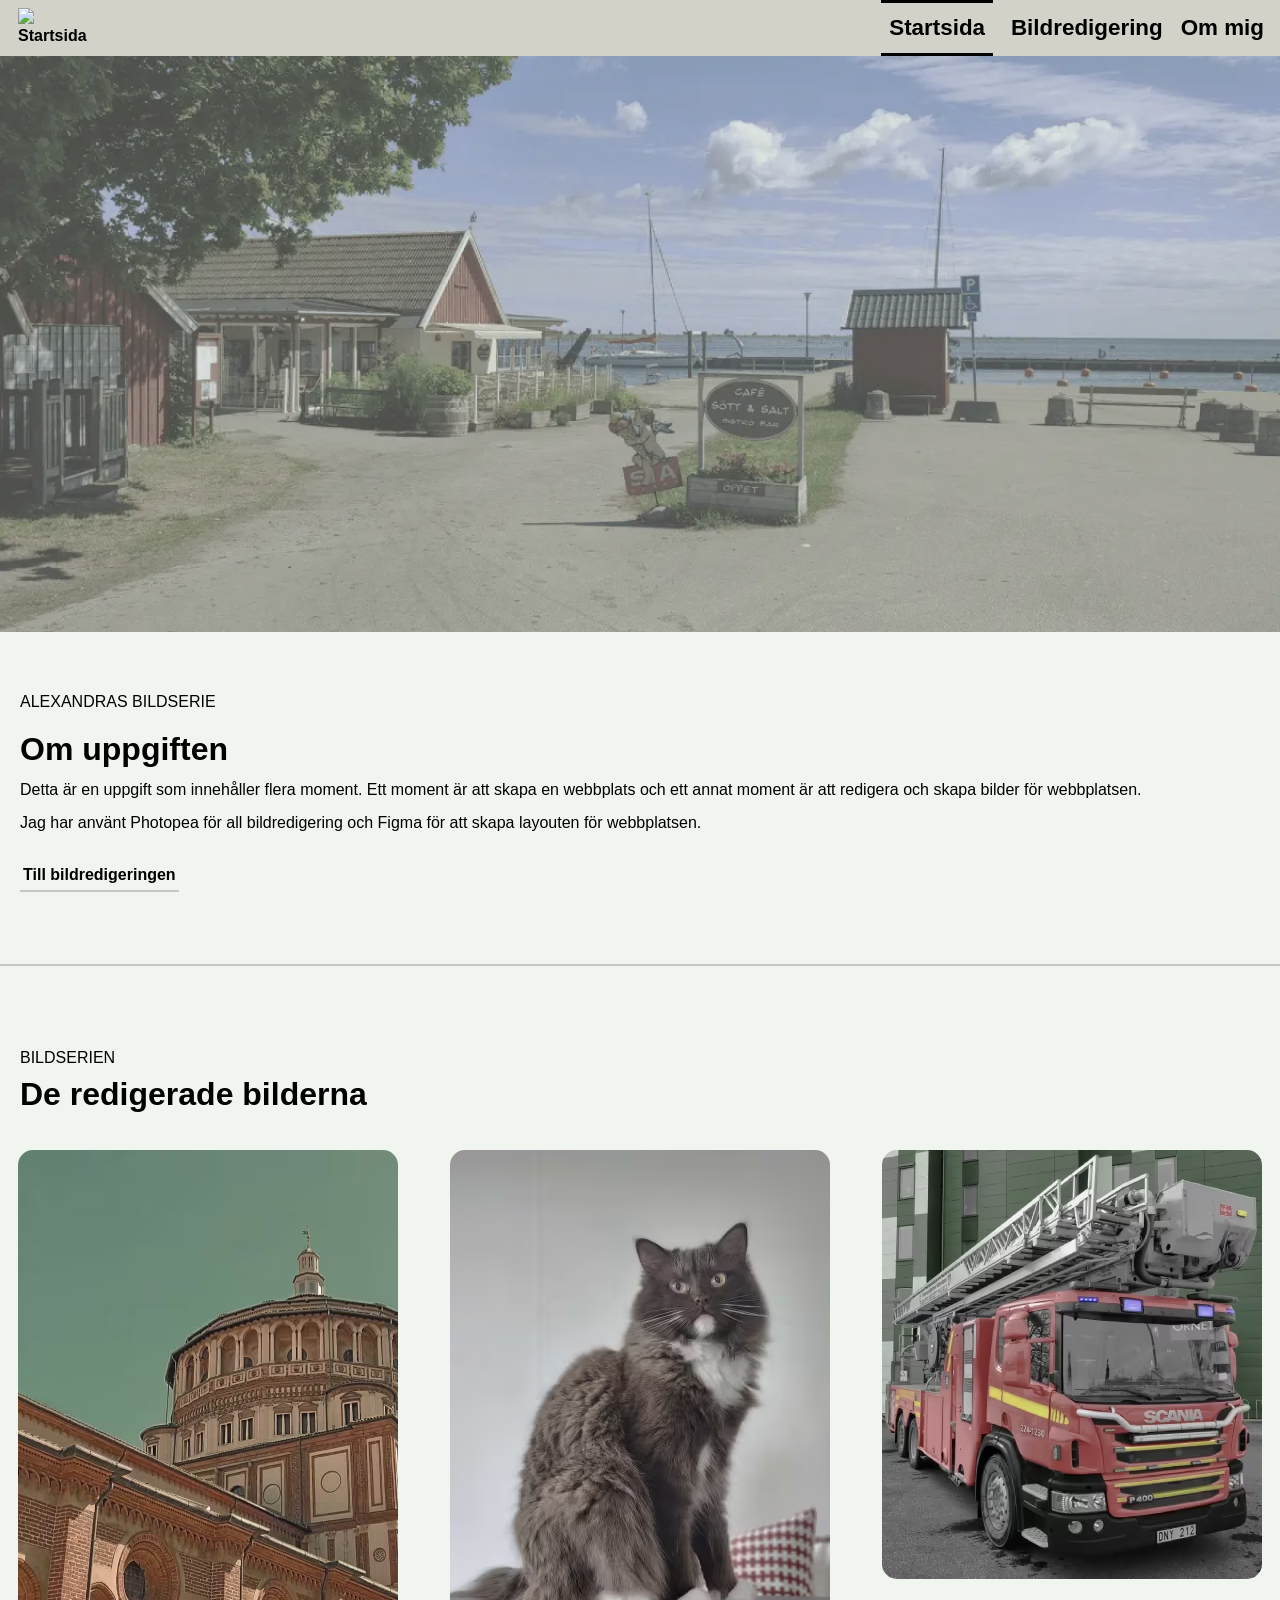
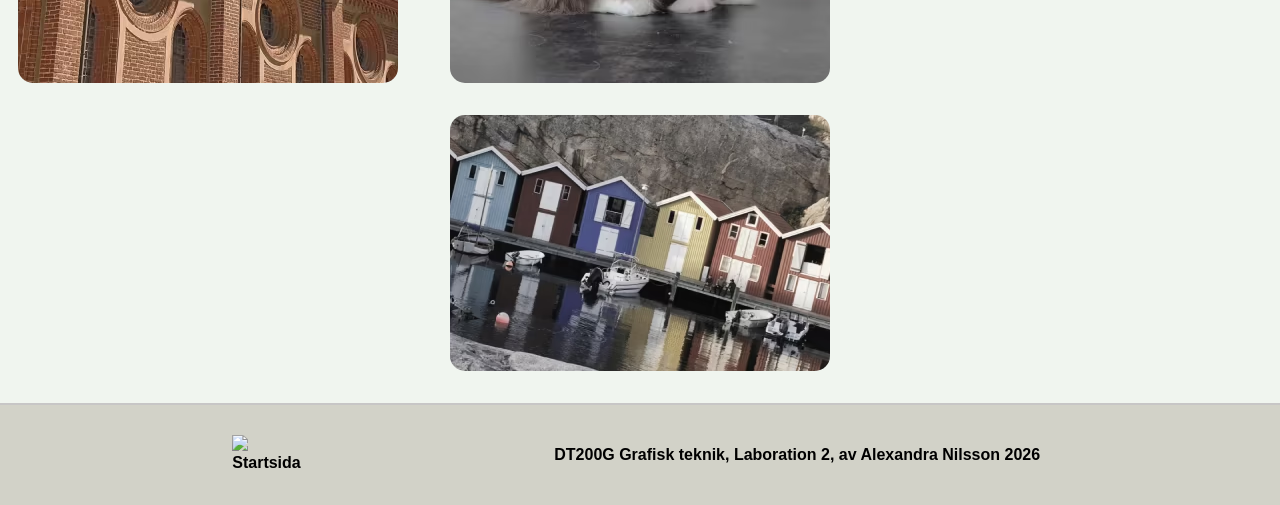
==== commit 69e89ef6: "ändrat så man ser vilken undersida man är på" ====
--- a/index.html
+++ b/index.html
@@ -24,7 +24,7 @@
             <!-- nav-lista som döljs i mobilvy -->
             <nav>
                 <ul id="nav-ul">
-                    <li class="nav-list" ><p class="current-page">Startsida</p></li>
+                    <li class="nav-list"><p class="current-page no-padding">Startsida</p></li>
                     <li class="nav-list"><a href="bildredigering.html">Bildredigering</a></li>
                     <li class="nav-list"><a href="om-mig.html">Om mig</a></li>
                 </ul>
--- a/css/style.css
+++ b/css/style.css
@@ -216,6 +216,9 @@
     min-width: 200px;
  }
 
+ .no-padding {
+    padding: 0;
+ }
 
  @media (min-width: 850px) {
     header {
@@ -228,6 +231,10 @@
 
     .project-images {
         flex-direction: row;
+    }
+
+    .current-page {
+        padding: 0.5rem;
     }
 
     #nav-ul {
